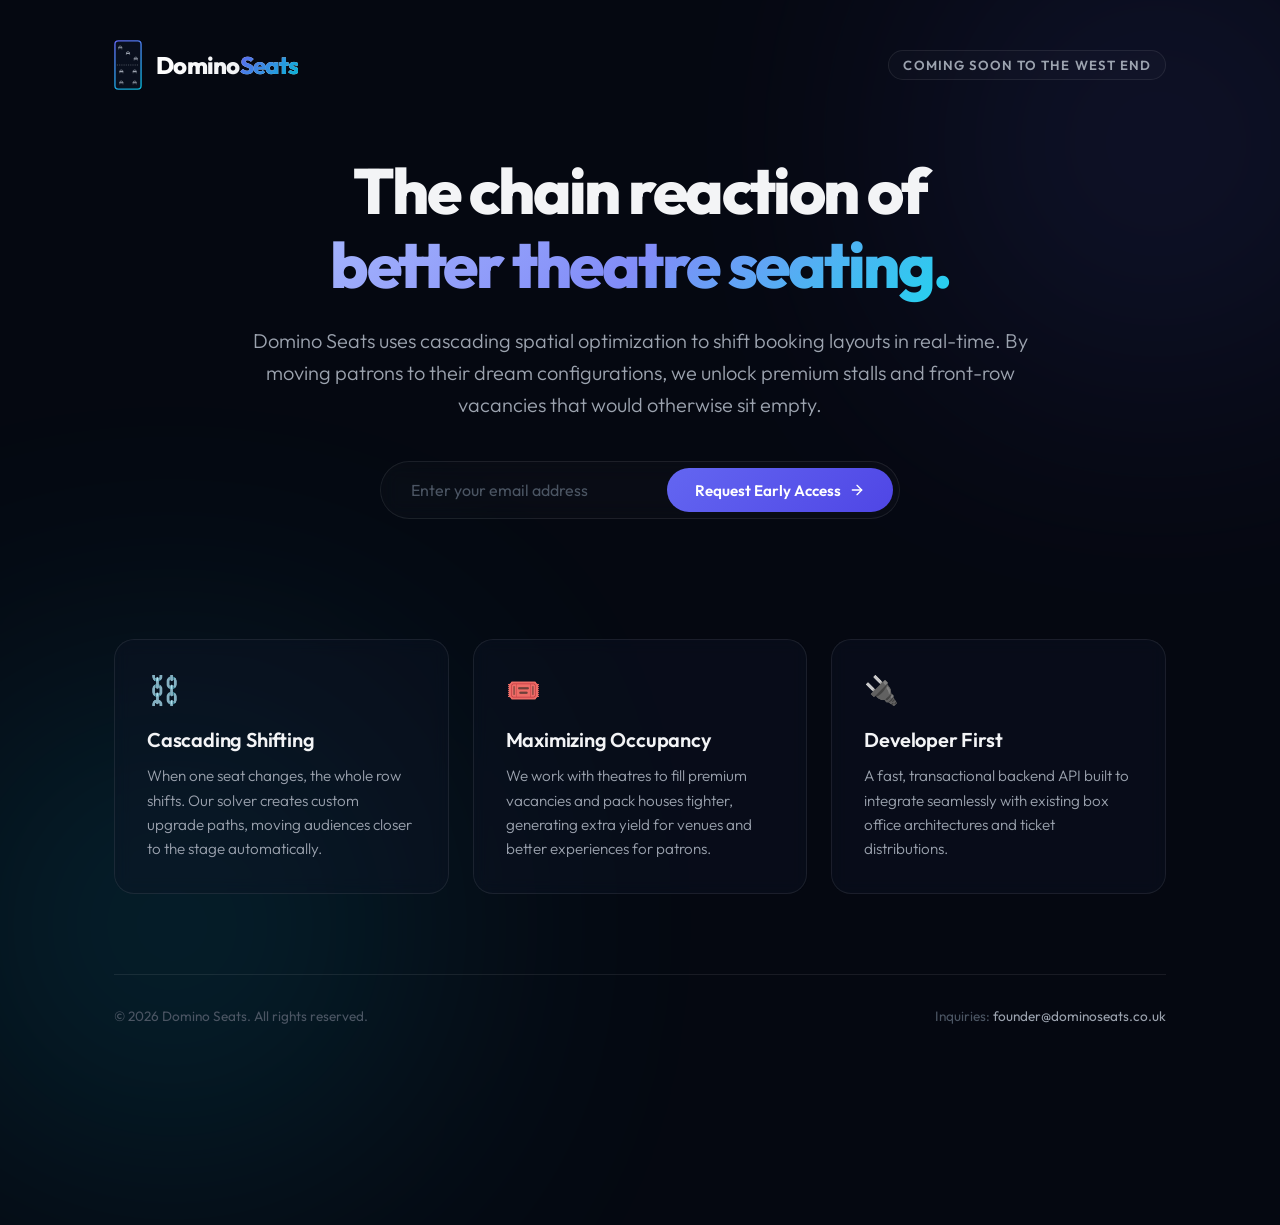
==== index.html @ 74b0acd6 "Update" ====
<!DOCTYPE html>
<html lang="en">
<head>
    <meta charset="UTF-8">
    <meta name="viewport" content="width=device-width, initial-scale=1.0">
    <title>Domino Seats — The chain reaction of better theatre seating</title>
    <meta name="description" content="Unlock premium theatre upgrades. When one seat moves, the whole house aligns. Cascading seating optimization for West End theatre.">
    <!-- Google Fonts: Outfit -->
    <link rel="preconnect" href="https://fonts.googleapis.com">
    <link rel="preconnect" href="https://fonts.gstatic.com" crossorigin>
    <link href="https://fonts.googleapis.com/css2?family=Outfit:wght@300;400;600;800&display=swap" rel="stylesheet">
    <link rel="stylesheet" href="style.css">
</head>
<body>
    <!-- Background Glow Elements -->
    <div class="glow-orb orb-1"></div>
    <div class="glow-orb orb-2"></div>

    <div class="container">
        <!-- Header -->
        <header>
            <div class="logo">
                <!-- Custom Domino Seat Logo SVG -->
                <svg class="logo-svg" viewBox="0 0 50 90" fill="none" xmlns="http://www.w3.org/2000/svg">
                    <defs>
                        <!-- Define the miniature theatre seat template -->
                        <g id="mini-seat">
                            <!-- Seat backrest -->
                            <path d="M2,6 C2,3 8,3 8,6" stroke="currentColor" stroke-width="1.2" stroke-linecap="round"/>
                            <!-- Seat cushion -->
                            <rect x="1.5" y="6" width="7" height="2" rx="0.5" fill="currentColor"/>
                            <!-- Left and Right legs -->
                            <line x1="2" y1="8" x2="2" y2="10" stroke="currentColor" stroke-width="0.8"/>
                            <line x1="8" y1="8" x2="8" y2="10" stroke="currentColor" stroke-width="0.8"/>
                        </g>
                    </defs>
                    <!-- Outer Domino shell -->
                    <rect x="1.5" y="1.5" width="47" height="87" rx="6" stroke="url(#logo-gradient)" stroke-width="2.5" fill="rgba(13, 20, 38, 0.6)"/>
                    
                    <!-- Center Divider -->
                    <line x1="5" y1="45" x2="45" y2="45" stroke="currentColor" stroke-width="1.5" stroke-dasharray="2 2" opacity="0.5"/>
                    
                    <!-- Top Half: 3 Seats (Diagonally arranged) -->
                    <use href="#mini-seat" x="6" y="7" />
                    <use href="#mini-seat" x="20" y="17" />
                    <use href="#mini-seat" x="34" y="27" />
                    
                    <!-- Bottom Half: 4 Seats (Corner arranged) -->
                    <use href="#mini-seat" x="8" y="50" />
                    <use href="#mini-seat" x="32" y="50" />
                    <use href="#mini-seat" x="8" y="70" />
                    <use href="#mini-seat" x="32" y="70" />

                    <!-- Linear Gradient definition for the border -->
                    <linearGradient id="logo-gradient" x1="0" y1="0" x2="50" y2="90" gradientUnits="userSpaceOnUse">
                        <stop stop-color="#6366f1"/>
                        <stop offset="1" stop-color="#06b6d4"/>
                    </linearGradient>
                </svg>
                <span class="logo-text">Domino<span class="highlight">Seats</span></span>
            </div>
            <div class="badge">Coming Soon to the West End</div>
        </header>

        <!-- Main Hero Section -->
        <main class="hero">
            <h1 class="hero-title">
                The chain reaction of <br>
                <span class="gradient-text">better theatre seating.</span>
            </h1>
            <p class="hero-subtitle">
                Domino Seats uses cascading spatial optimization to shift booking layouts in real-time. By moving patrons to their dream configurations, we unlock premium stalls and front-row vacancies that would otherwise sit empty.
            </p>

            <!-- Waitlist Form -->
            <form class="waitlist-form" id="waitlistForm" onsubmit="handleWaitlistSubmit(event)">
                <input type="email" id="emailInput" placeholder="Enter your email address" required aria-label="Email Address">
                <button type="submit" id="submitBtn">
                    <span>Request Early Access</span>
                    <svg class="arrow-icon" viewBox="0 0 24 24" fill="none" stroke="currentColor" stroke-width="2" stroke-linecap="round" stroke-linejoin="round">
                        <line x1="5" y1="12" x2="19" y2="12"></line>
                        <polyline points="12 5 19 12 12 19"></polyline>
                    </svg>
                </button>
            </form>
            <p class="form-feedback" id="formFeedback"></p>
        </main>

        <!-- Features Grid -->
        <section class="features">
            <div class="feature-card">
                <div class="feature-icon">⛓️</div>
                <h3>Cascading Shifting</h3>
                <p>When one seat changes, the whole row shifts. Our solver creates custom upgrade paths, moving audiences closer to the stage automatically.</p>
            </div>
            <div class="feature-card">
                <div class="feature-icon">🎟️</div>
                <h3>Maximizing Occupancy</h3>
                <p>We work with theatres to fill premium vacancies and pack houses tighter, generating extra yield for venues and better experiences for patrons.</p>
            </div>
            <div class="feature-card">
                <div class="feature-icon">🔌</div>
                <h3>Developer First</h3>
                <p>A fast, transactional backend API built to integrate seamlessly with existing box office architectures and ticket distributions.</p>
            </div>
        </section>

        <!-- Footer -->
        <footer>
            <p>&copy; 2026 Domino Seats. All rights reserved.</p>
            <p class="contact-email">Inquiries: <a href="mailto:founder@dominoseats.co.uk">founder@dominoseats.co.uk</a></p>
        </footer>
    </div>

    <script>
        function handleWaitlistSubmit(event) {
            event.preventDefault();
            const emailInput = document.getElementById('emailInput');
            const submitBtn = document.getElementById('submitBtn');
            const feedback = document.getElementById('formFeedback');
            
            submitBtn.disabled = true;
            submitBtn.innerHTML = '<span>Joining...</span>';
            
            setTimeout(() => {
                feedback.classList.add('success');
                feedback.innerText = "Thank you! You've been added to the early access list.";
                emailInput.value = '';
                submitBtn.disabled = false;
                submitBtn.innerHTML = '<span>Request Early Access</span>';
            }, 1000);
        }
    </script>
</body>
</html>
---- style.css ----
/* Modern Design System for Domino Seats */

:root {
    --bg-color: #050811;
    --card-bg: rgba(13, 20, 38, 0.4);
    --border-color: rgba(255, 255, 255, 0.08);
    --text-primary: #f3f4f6;
    --text-secondary: #9ca3af;
    --accent-glow: #6366f1;
    --accent-glow-secondary: #06b6d4;
    --font-sans: 'Outfit', -apple-system, BlinkMacSystemFont, "Segoe UI", Roboto, sans-serif;
}

* {
    box-sizing: border-box;
    margin: 0;
    padding: 0;
}

body {
    background-color: var(--bg-color);
    color: var(--text-primary);
    font-family: var(--font-sans);
    overflow-x: hidden;
    min-height: 100vh;
    display: flex;
    flex-direction: column;
    justify-content: center;
    position: relative;
}

/* Background Glow Orbs for High Aesthetics */
.glow-orb {
    position: absolute;
    border-radius: 50%;
    filter: blur(140px);
    z-index: 0;
    opacity: 0.35;
    pointer-events: none;
}

.orb-1 {
    width: 500px;
    height: 500px;
    background: radial-gradient(circle, var(--accent-glow) 0%, rgba(99,102,241,0) 70%);
    top: -10%;
    right: -10%;
}

.orb-2 {
    width: 600px;
    height: 600px;
    background: radial-gradient(circle, var(--accent-glow-secondary) 0%, rgba(6,182,212,0) 70%);
    bottom: -15%;
    left: -10%;
}

.container {
    max-width: 1100px;
    width: 100%;
    margin: 0 auto;
    padding: 40px 24px;
    position: relative;
    z-index: 1;
    display: flex;
    flex-direction: column;
    min-height: 100vh;
}

/* Header & Logo */
header {
    display: flex;
    justify-content: space-between;
    align-items: center;
    margin-bottom: 64px;
}

.logo {
    display: flex;
    align-items: center;
    gap: 14px;
    font-weight: 800;
    font-size: 1.5rem;
    letter-spacing: -0.03em;
    cursor: pointer;
}

/* Custom SVG Domino Logo Styling & Micro-animation */
.logo-svg {
    width: 28px;
    height: 50px;
    color: var(--text-secondary);
    transition: transform 0.4s cubic-bezier(0.34, 1.56, 0.64, 1);
}

.logo:hover .logo-svg {
    transform: rotate(12deg) translateY(-2px);
    color: var(--text-primary);
}

.logo-text {
    background: linear-gradient(to right, #ffffff, #e5e7eb);
    -webkit-background-clip: text;
    -webkit-text-fill-color: transparent;
}

.highlight {
    background: linear-gradient(135deg, var(--accent-glow), var(--accent-glow-secondary));
    -webkit-background-clip: text;
    -webkit-text-fill-color: transparent;
}

.badge {
    background: rgba(255, 255, 255, 0.02);
    border: 1px solid var(--border-color);
    padding: 6px 14px;
    border-radius: 9999px;
    font-size: 0.825rem;
    font-weight: 600;
    color: var(--text-secondary);
    letter-spacing: 0.08em;
    text-transform: uppercase;
}

/* Hero Section */
.hero {
    text-align: center;
    max-width: 800px;
    margin: 0 auto 80px auto;
    display: flex;
    flex-direction: column;
    align-items: center;
}

.hero-title {
    font-size: clamp(2.5rem, 5vw, 4.25rem);
    font-weight: 800;
    line-height: 1.15;
    letter-spacing: -0.04em;
    margin-bottom: 24px;
}

.gradient-text {
    background: linear-gradient(135deg, #a5b4fc 0%, #818cf8 50%, #22d3ee 100%);
    -webkit-background-clip: text;
    -webkit-text-fill-color: transparent;
}

.hero-subtitle {
    font-size: clamp(1.1rem, 2vw, 1.25rem);
    color: var(--text-secondary);
    line-height: 1.6;
    font-weight: 300;
    margin-bottom: 40px;
}

/* Waitlist Form Styling */
.waitlist-form {
    display: flex;
    width: 100%;
    max-width: 520px;
    background: rgba(255, 255, 255, 0.02);
    border: 1px solid var(--border-color);
    padding: 6px;
    border-radius: 9999px;
    backdrop-filter: blur(10px);
    transition: border-color 0.3s ease, box-shadow 0.3s ease;
}

.waitlist-form:focus-within {
    border-color: rgba(99, 102, 241, 0.4);
    box-shadow: 0 0 25px rgba(99, 102, 241, 0.15);
}

.waitlist-form input {
    flex: 1;
    background: transparent;
    border: none;
    outline: none;
    color: var(--text-primary);
    padding: 12px 24px;
    font-size: 1rem;
    font-family: var(--font-sans);
}

.waitlist-form input::placeholder {
    color: #4b5563;
}

.waitlist-form button {
    background: linear-gradient(135deg, var(--accent-glow) 0%, #4f46e5 100%);
    color: #ffffff;
    border: none;
    outline: none;
    padding: 12px 28px;
    border-radius: 9999px;
    font-weight: 600;
    font-size: 0.95rem;
    cursor: pointer;
    display: flex;
    align-items: center;
    gap: 8px;
    transition: transform 0.2s ease, opacity 0.2s ease;
    font-family: var(--font-sans);
}

.waitlist-form button:hover {
    transform: translateY(-1px);
    opacity: 0.95;
}

.arrow-icon {
    width: 16px;
    height: 16px;
    transition: transform 0.2s ease;
}

.waitlist-form button:hover .arrow-icon {
    transform: translateX(3px);
}

.form-feedback {
    margin-top: 16px;
    font-size: 0.95rem;
    font-weight: 500;
    min-height: 24px;
}

.form-feedback.success {
    color: #10b981;
}

/* Features Grid */
.features {
    display: grid;
    grid-template-columns: repeat(auto-fit, minmax(300px, 1fr));
    gap: 24px;
    margin-bottom: 80px;
}

.feature-card {
    background: var(--card-bg);
    border: 1px solid var(--border-color);
    padding: 32px;
    border-radius: 20px;
    backdrop-filter: blur(8px);
    transition: transform 0.3s ease, border-color 0.3s ease, box-shadow 0.3s ease;
}

.feature-card:hover {
    transform: translateY(-4px);
    border-color: rgba(255, 255, 255, 0.12);
    box-shadow: 0 10px 30px rgba(0, 0, 0, 0.2);
}

.feature-icon {
    font-size: 1.75rem;
    margin-bottom: 20px;
}

.feature-card h3 {
    font-size: 1.25rem;
    font-weight: 600;
    margin-bottom: 12px;
    letter-spacing: -0.01em;
}

.feature-card p {
    color: var(--text-secondary);
    line-height: 1.6;
    font-size: 0.95rem;
    font-weight: 300;
}

/* Footer styling */
footer {
    margin-top: auto;
    border-top: 1px solid var(--border-color);
    padding-top: 32px;
    display: flex;
    justify-content: space-between;
    align-items: center;
    color: #4b5563;
    font-size: 0.85rem;
    flex-wrap: wrap;
    gap: 16px;
}

.contact-email a {
    color: var(--text-secondary);
    text-decoration: none;
    transition: color 0.2s ease;
}

.contact-email a:hover {
    color: var(--accent-glow-secondary);
}

/* Responsive adjustments */
@media (max-width: 640px) {
    header {
        flex-direction: column;
        gap: 16px;
        margin-bottom: 40px;
    }
    
    .waitlist-form {
        flex-direction: column;
        border-radius: 20px;
        padding: 12px;
        gap: 12px;
    }
    
    .waitlist-form input {
        padding: 8px 12px;
        text-align: center;
    }
    
    .waitlist-form button {
        width: 100%;
        justify-content: center;
    }
    
    footer {
        flex-direction: column;
        text-align: center;
    }
}
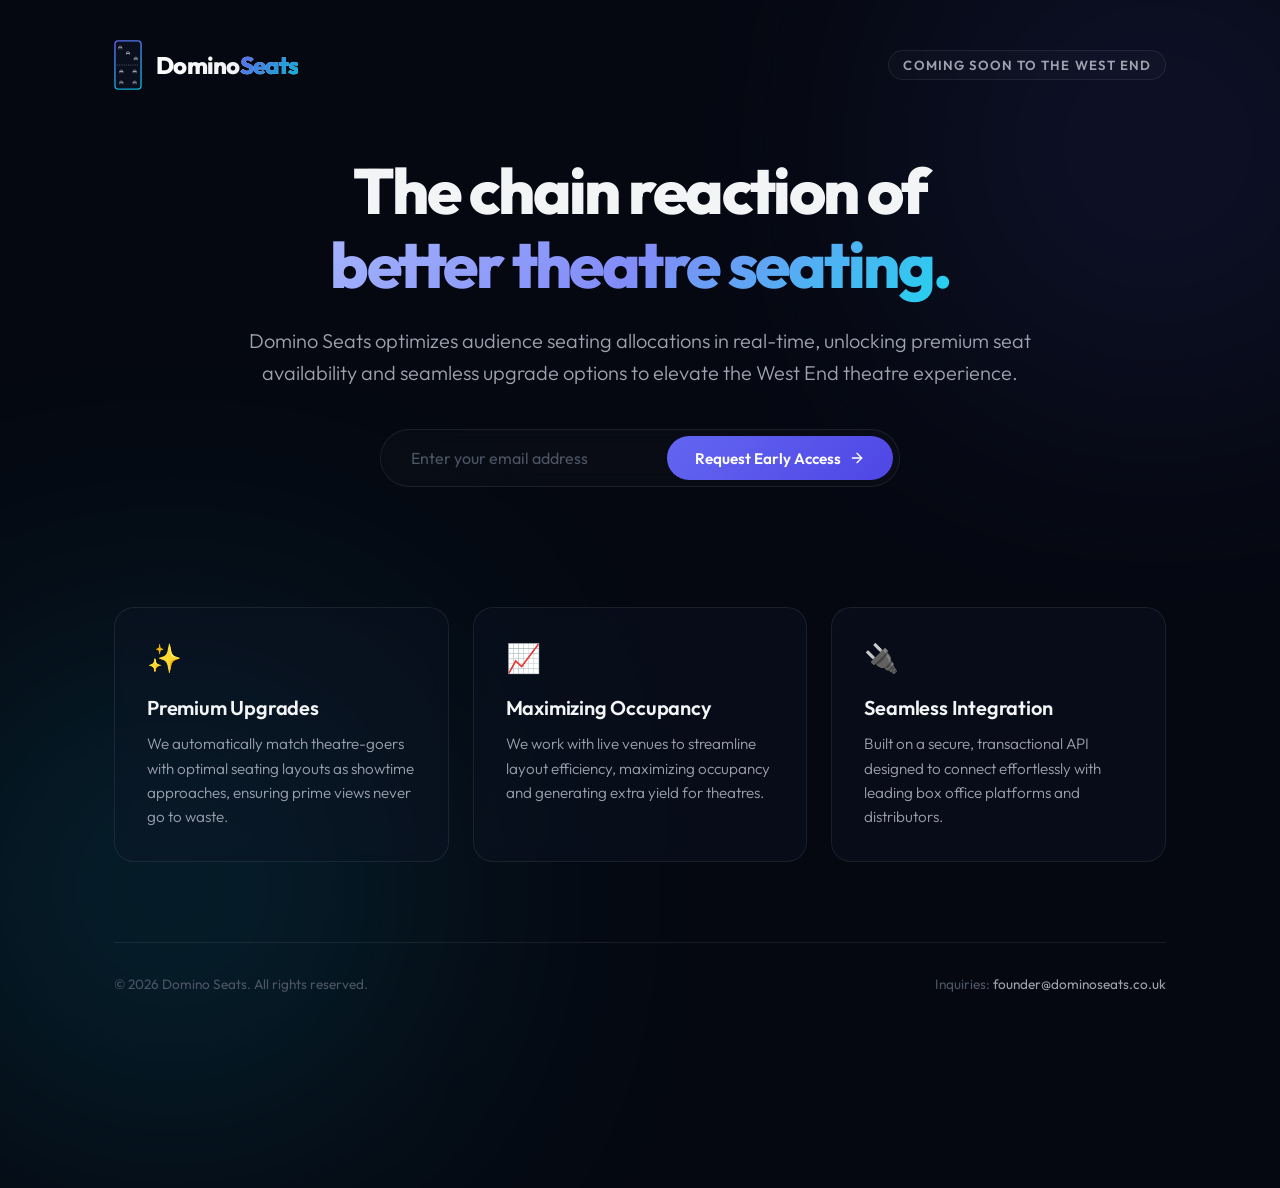
==== commit c3ff6d7c: "chore: redact proprietary algorithmic details from landing page" ====
--- a/index.html
+++ b/index.html
@@ -3,8 +3,8 @@
 <head>
     <meta charset="UTF-8">
     <meta name="viewport" content="width=device-width, initial-scale=1.0">
-    <title>Domino Seats — The chain reaction of better theatre seating</title>
-    <meta name="description" content="Unlock premium theatre upgrades. When one seat moves, the whole house aligns. Cascading seating optimization for West End theatre.">
+    <title>Domino Seats — Premium West End Seating & Upgrades</title>
+    <meta name="description" content="Unlock premium theatre upgrades. The smart way to experience West End theatre. Real-time availability and dynamic upgrades.">
     <!-- Google Fonts: Outfit -->
     <link rel="preconnect" href="https://fonts.googleapis.com">
     <link rel="preconnect" href="https://fonts.gstatic.com" crossorigin>
@@ -69,7 +69,7 @@
                 <span class="gradient-text">better theatre seating.</span>
             </h1>
             <p class="hero-subtitle">
-                Domino Seats uses cascading spatial optimization to shift booking layouts in real-time. By moving patrons to their dream configurations, we unlock premium stalls and front-row vacancies that would otherwise sit empty.
+                Domino Seats optimizes audience seating allocations in real-time, unlocking premium seat availability and seamless upgrade options to elevate the West End theatre experience.
             </p>
 
             <!-- Waitlist Form -->
@@ -89,19 +89,19 @@
         <!-- Features Grid -->
         <section class="features">
             <div class="feature-card">
-                <div class="feature-icon">⛓️</div>
-                <h3>Cascading Shifting</h3>
-                <p>When one seat changes, the whole row shifts. Our solver creates custom upgrade paths, moving audiences closer to the stage automatically.</p>
+                <div class="feature-icon">✨</div>
+                <h3>Premium Upgrades</h3>
+                <p>We automatically match theatre-goers with optimal seating layouts as showtime approaches, ensuring prime views never go to waste.</p>
             </div>
             <div class="feature-card">
-                <div class="feature-icon">🎟️</div>
+                <div class="feature-icon">📈</div>
                 <h3>Maximizing Occupancy</h3>
-                <p>We work with theatres to fill premium vacancies and pack houses tighter, generating extra yield for venues and better experiences for patrons.</p>
+                <p>We work with live venues to streamline layout efficiency, maximizing occupancy and generating extra yield for theatres.</p>
             </div>
             <div class="feature-card">
                 <div class="feature-icon">🔌</div>
-                <h3>Developer First</h3>
-                <p>A fast, transactional backend API built to integrate seamlessly with existing box office architectures and ticket distributions.</p>
+                <h3>Seamless Integration</h3>
+                <p>Built on a secure, transactional API designed to connect effortlessly with leading box office platforms and distributors.</p>
             </div>
         </section>
 
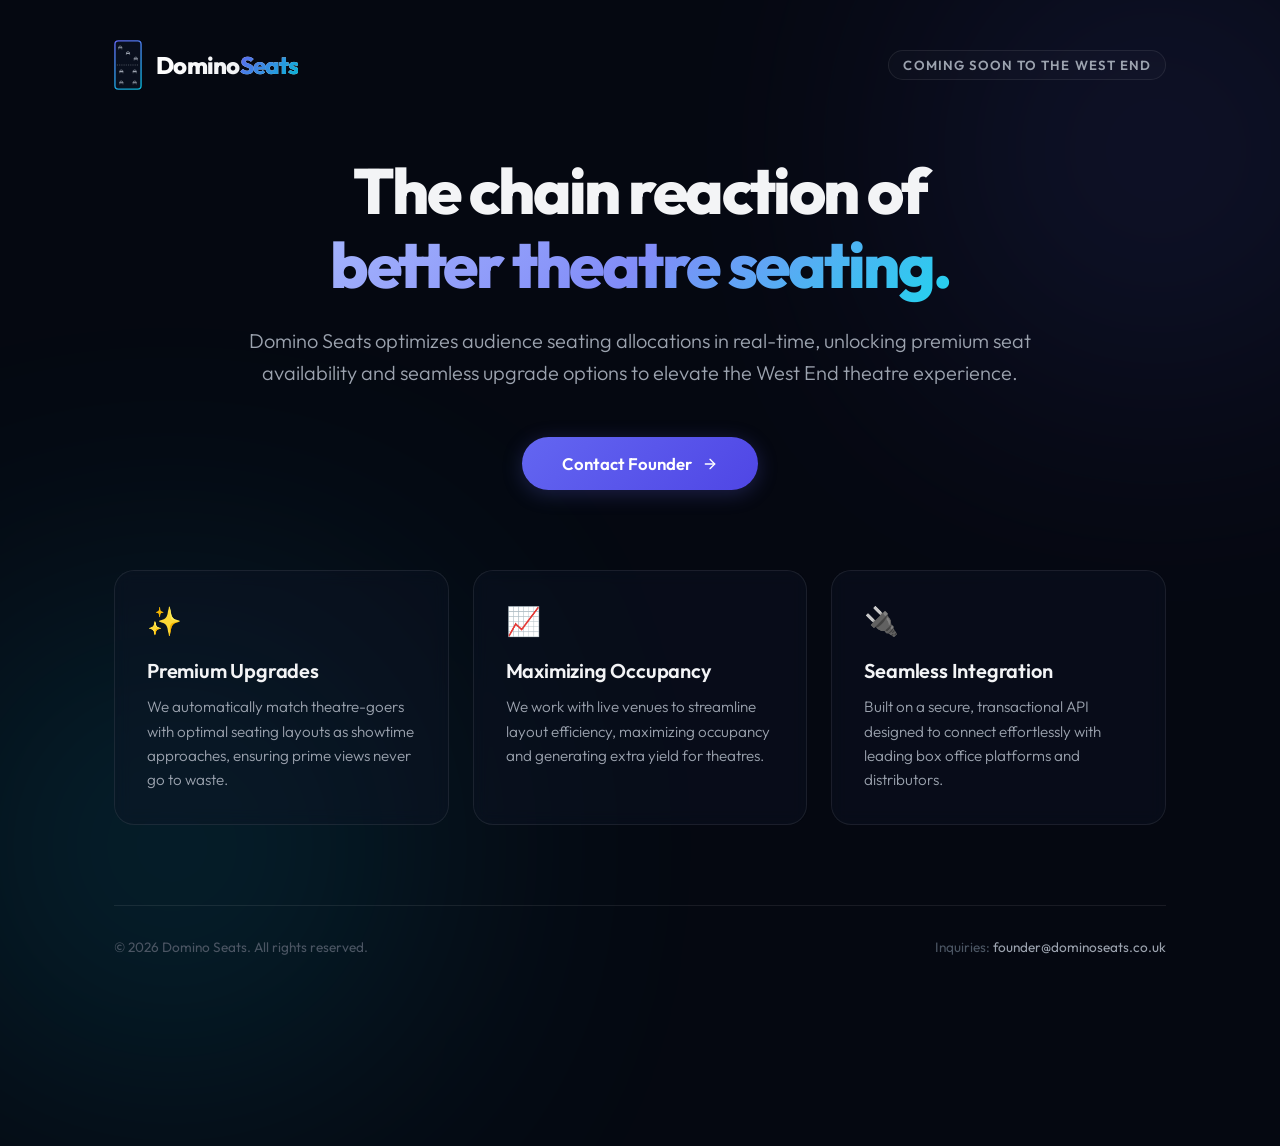
==== commit 06eeb26f: "Update index.html" ====
--- a/index.html
+++ b/index.html
@@ -72,18 +72,16 @@
                 Domino Seats optimizes audience seating allocations in real-time, unlocking premium seat availability and seamless upgrade options to elevate the West End theatre experience.
             </p>
 
-            <!-- Waitlist Form -->
-            <form class="waitlist-form" id="waitlistForm" onsubmit="handleWaitlistSubmit(event)">
-                <input type="email" id="emailInput" placeholder="Enter your email address" required aria-label="Email Address">
-                <button type="submit" id="submitBtn">
-                    <span>Request Early Access</span>
+            <!-- Clean Contact Trigger instead of non-functional form -->
+            <div class="cta-container">
+                <a href="mailto:founder@dominoseats.co.uk?subject=Partnership%20Inquiry%20-%20Domino%20Seats" class="cta-button">
+                    <span>Contact Founder</span>
                     <svg class="arrow-icon" viewBox="0 0 24 24" fill="none" stroke="currentColor" stroke-width="2" stroke-linecap="round" stroke-linejoin="round">
                         <line x1="5" y1="12" x2="19" y2="12"></line>
                         <polyline points="12 5 19 12 12 19"></polyline>
                     </svg>
-                </button>
-            </form>
-            <p class="form-feedback" id="formFeedback"></p>
+                </a>
+            </div>
         </main>
 
         <!-- Features Grid -->
@@ -111,25 +109,5 @@
             <p class="contact-email">Inquiries: <a href="mailto:founder@dominoseats.co.uk">founder@dominoseats.co.uk</a></p>
         </footer>
     </div>
-
-    <script>
-        function handleWaitlistSubmit(event) {
-            event.preventDefault();
-            const emailInput = document.getElementById('emailInput');
-            const submitBtn = document.getElementById('submitBtn');
-            const feedback = document.getElementById('formFeedback');
-            
-            submitBtn.disabled = true;
-            submitBtn.innerHTML = '<span>Joining...</span>';
-            
-            setTimeout(() => {
-                feedback.classList.add('success');
-                feedback.innerText = "Thank you! You've been added to the early access list.";
-                emailInput.value = '';
-                submitBtn.disabled = false;
-                submitBtn.innerHTML = '<span>Request Early Access</span>';
-            }, 1000);
-        }
-    </script>
 </body>
 </html>
--- a/style.css
+++ b/style.css
@@ -154,59 +154,36 @@
     margin-bottom: 40px;
 }
 
-/* Waitlist Form Styling */
-.waitlist-form {
-    display: flex;
-    width: 100%;
-    max-width: 520px;
-    background: rgba(255, 255, 255, 0.02);
-    border: 1px solid var(--border-color);
-    padding: 6px;
-    border-radius: 9999px;
-    backdrop-filter: blur(10px);
-    transition: border-color 0.3s ease, box-shadow 0.3s ease;
-}
-
-.waitlist-form:focus-within {
-    border-color: rgba(99, 102, 241, 0.4);
-    box-shadow: 0 0 25px rgba(99, 102, 241, 0.15);
-}
-
-.waitlist-form input {
-    flex: 1;
-    background: transparent;
-    border: none;
-    outline: none;
-    color: var(--text-primary);
-    padding: 12px 24px;
-    font-size: 1rem;
-    font-family: var(--font-sans);
-}
-
-.waitlist-form input::placeholder {
-    color: #4b5563;
-}
-
-.waitlist-form button {
+/* CTA Button Styling */
+.cta-container {
+    display: flex;
+    justify-content: center;
+    margin-top: 8px;
+}
+
+.cta-button {
+    text-decoration: none;
     background: linear-gradient(135deg, var(--accent-glow) 0%, #4f46e5 100%);
     color: #ffffff;
     border: none;
     outline: none;
-    padding: 12px 28px;
+    padding: 16px 40px;
     border-radius: 9999px;
     font-weight: 600;
-    font-size: 0.95rem;
+    font-size: 1.05rem;
     cursor: pointer;
     display: flex;
     align-items: center;
-    gap: 8px;
-    transition: transform 0.2s ease, opacity 0.2s ease;
+    gap: 10px;
+    transition: transform 0.2s ease, opacity 0.2s ease, box-shadow 0.2s ease;
     font-family: var(--font-sans);
-}
-
-.waitlist-form button:hover {
-    transform: translateY(-1px);
+    box-shadow: 0 4px 20px rgba(99, 102, 241, 0.25);
+}
+
+.cta-button:hover {
+    transform: translateY(-2px);
     opacity: 0.95;
+    box-shadow: 0 6px 24px rgba(99, 102, 241, 0.35);
 }
 
 .arrow-icon {
@@ -215,19 +192,8 @@
     transition: transform 0.2s ease;
 }
 
-.waitlist-form button:hover .arrow-icon {
-    transform: translateX(3px);
-}
-
-.form-feedback {
-    margin-top: 16px;
-    font-size: 0.95rem;
-    font-weight: 500;
-    min-height: 24px;
-}
-
-.form-feedback.success {
-    color: #10b981;
+.cta-button:hover .arrow-icon {
+    transform: translateX(4px);
 }
 
 /* Features Grid */
@@ -304,21 +270,10 @@
         margin-bottom: 40px;
     }
     
-    .waitlist-form {
-        flex-direction: column;
-        border-radius: 20px;
-        padding: 12px;
-        gap: 12px;
-    }
-    
-    .waitlist-form input {
-        padding: 8px 12px;
-        text-align: center;
-    }
-    
-    .waitlist-form button {
+    .cta-button {
         width: 100%;
         justify-content: center;
+        padding: 14px 32px;
     }
     
     footer {
